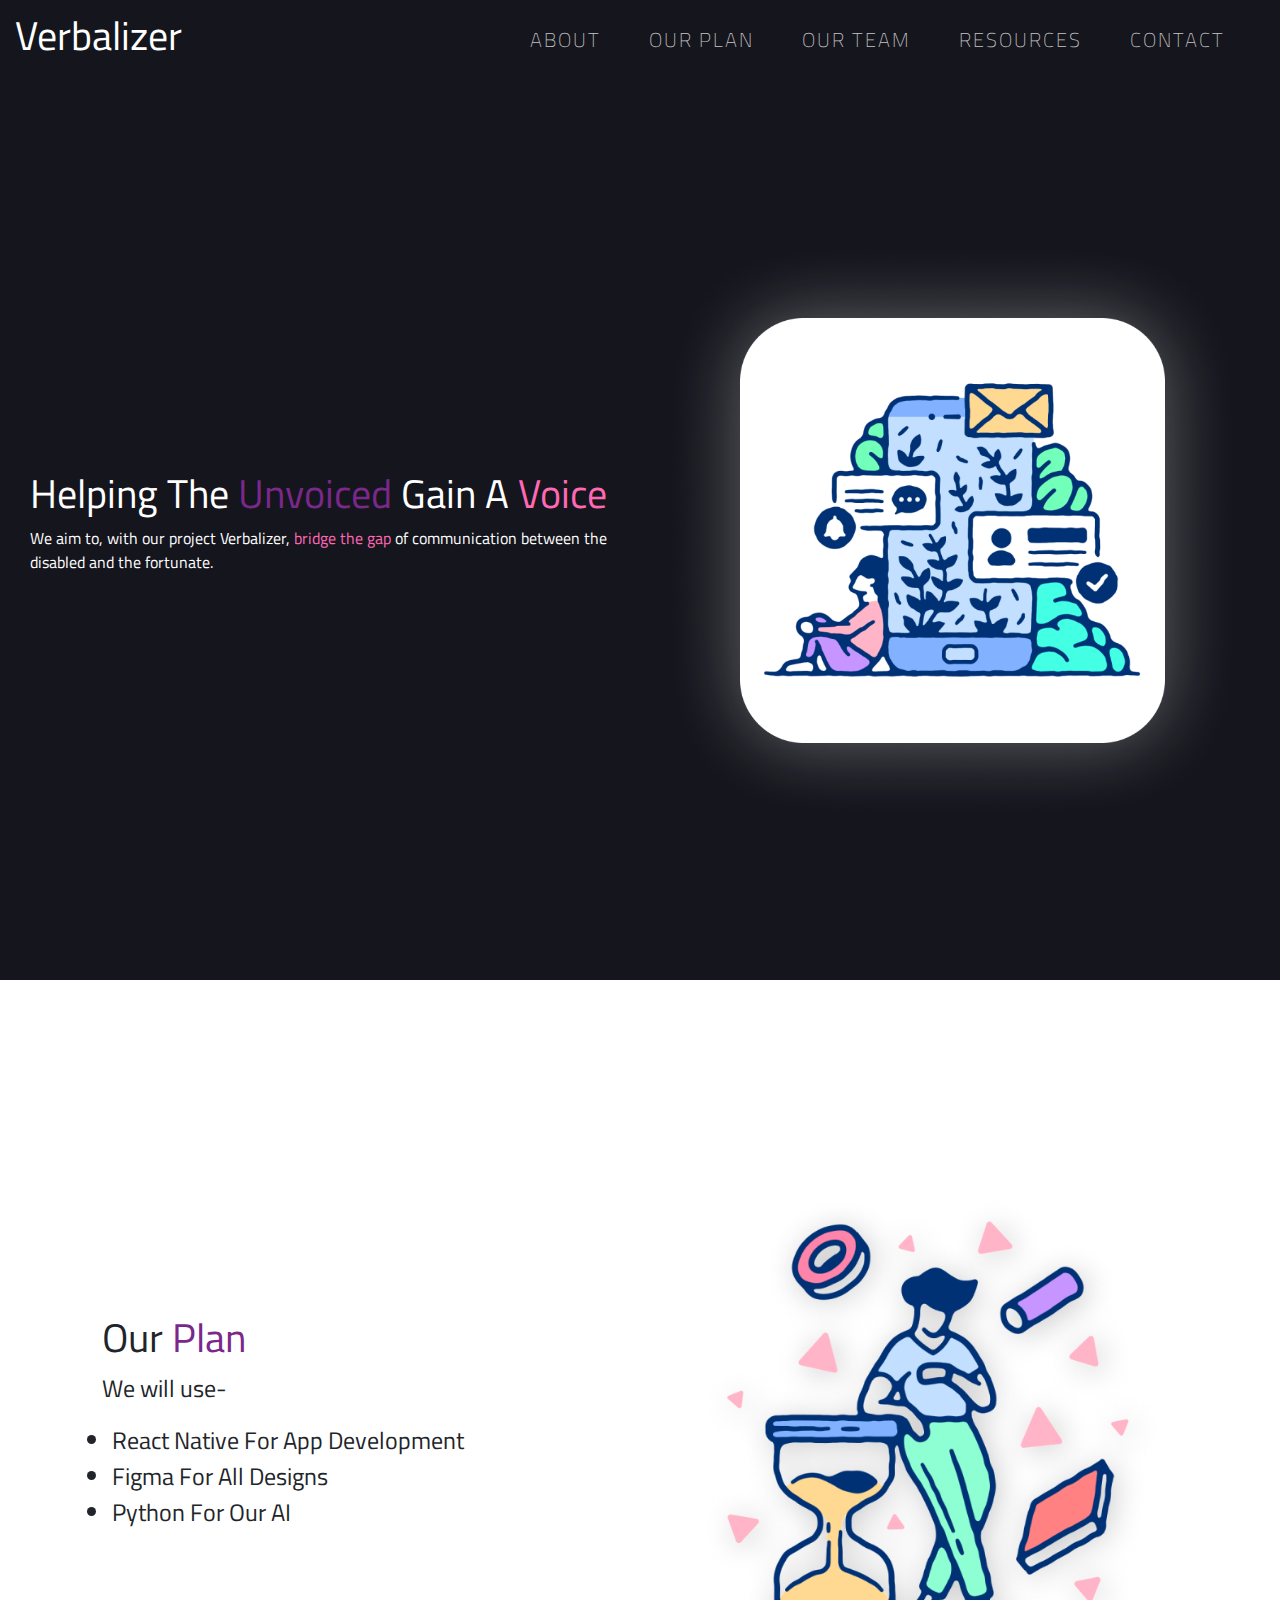
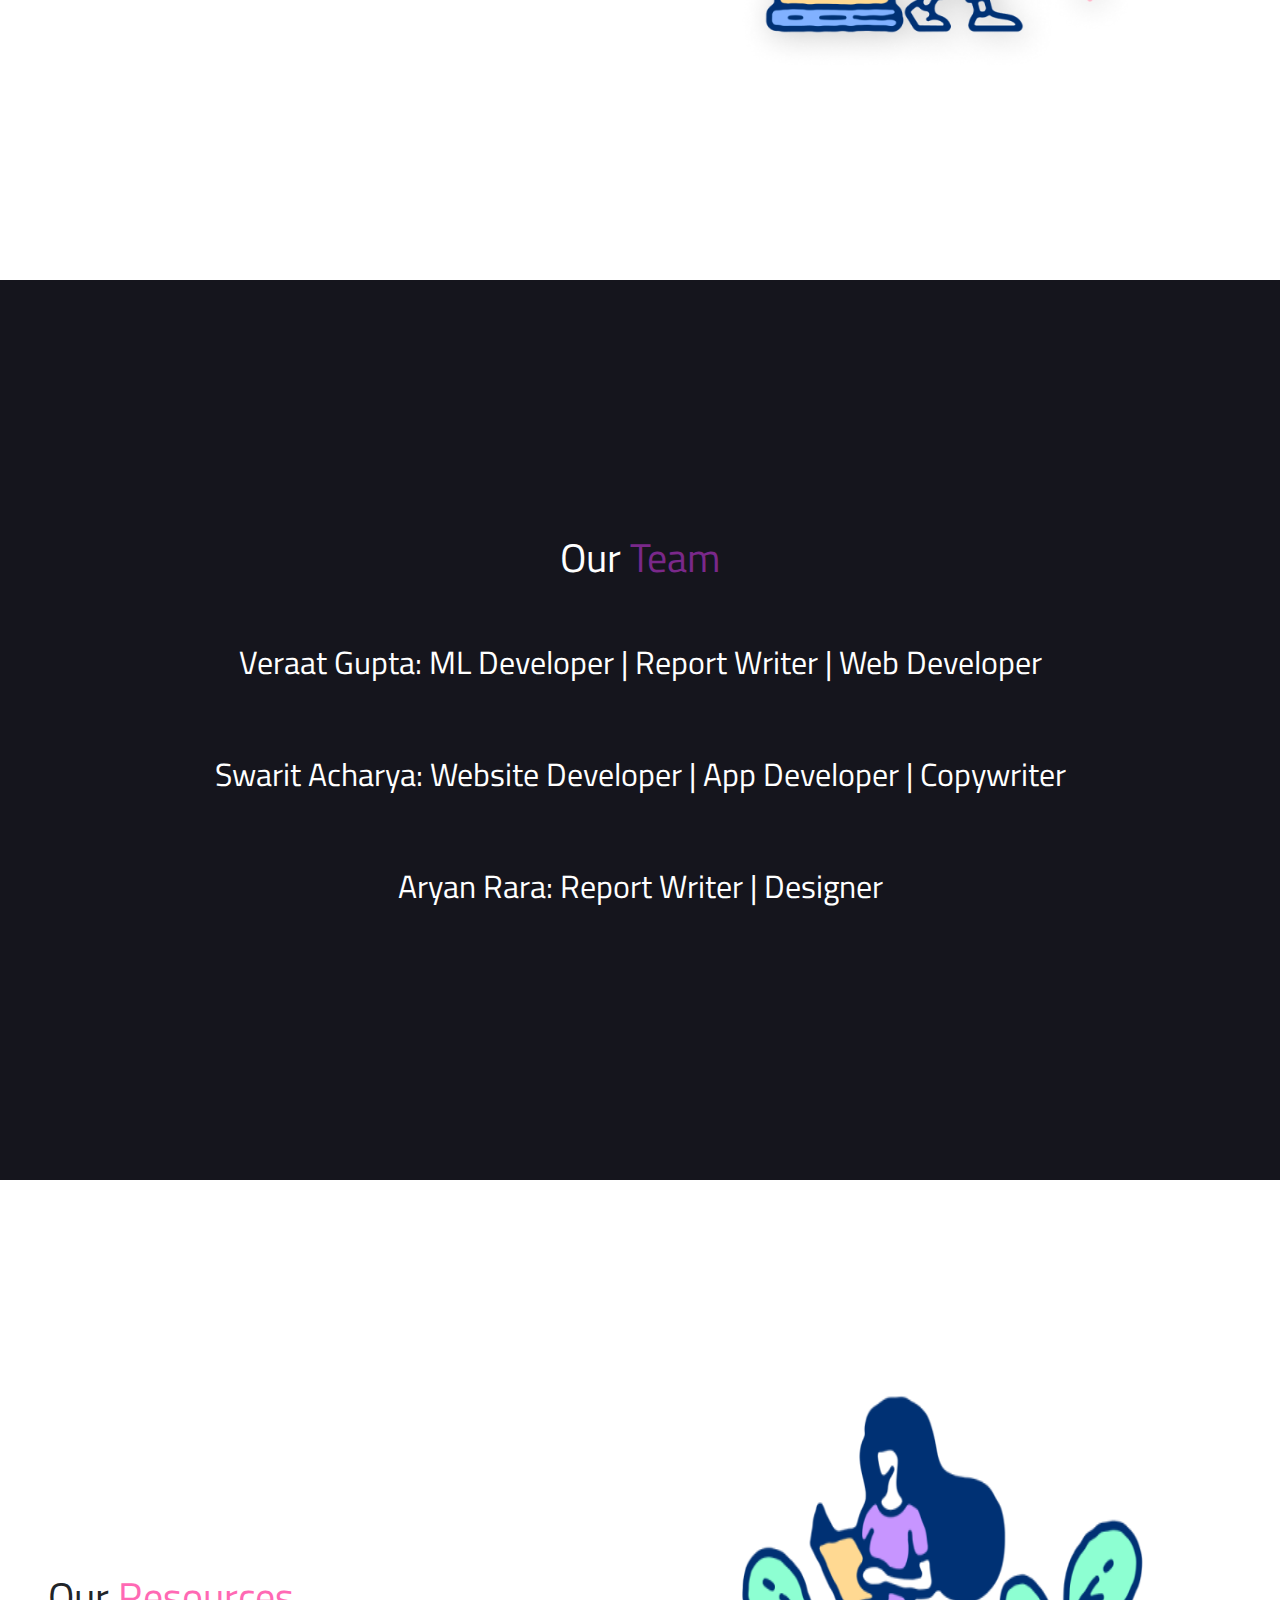
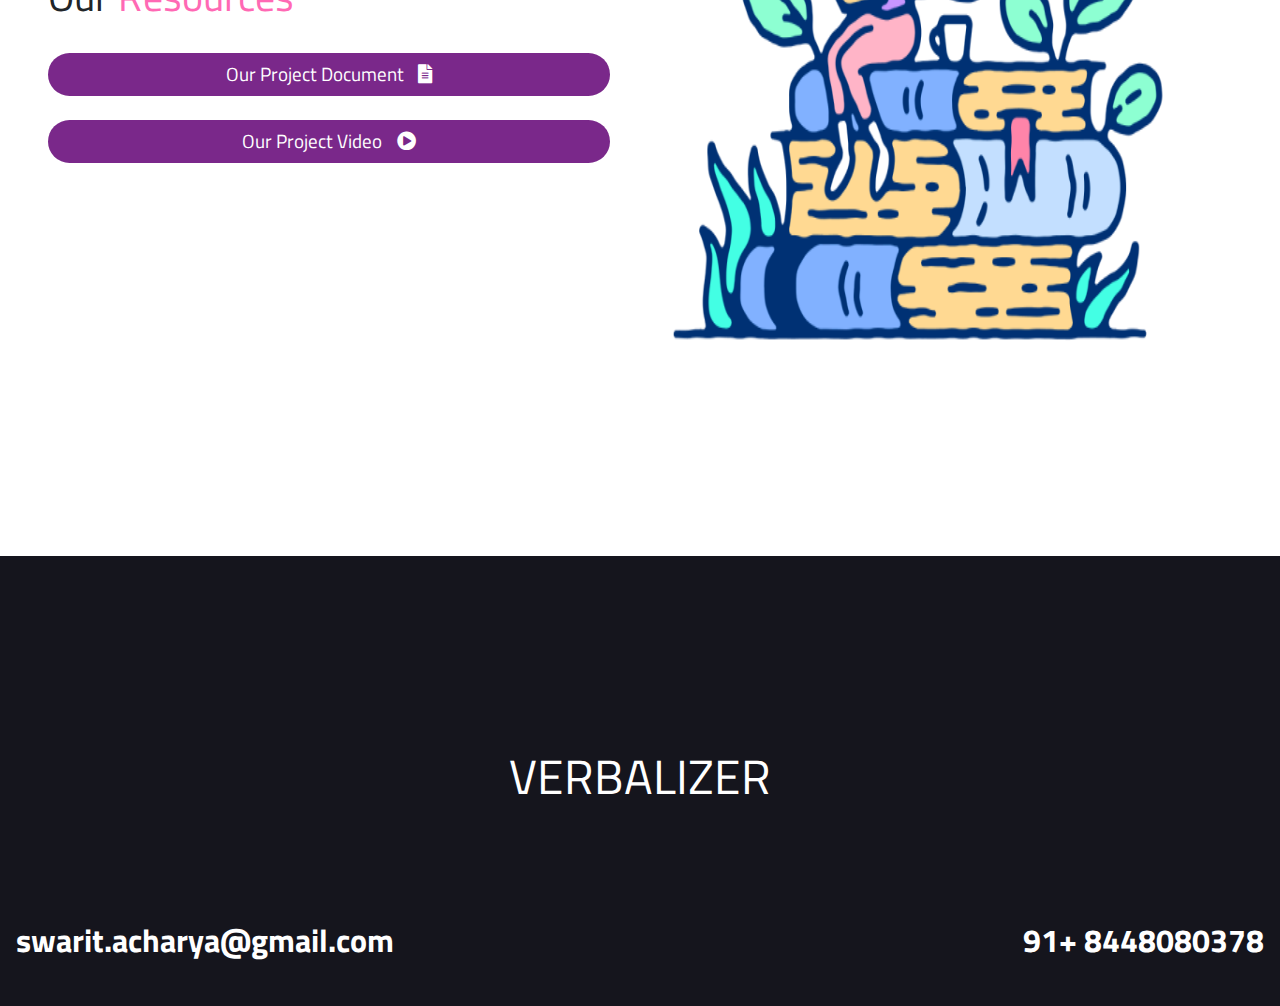
==== index.html @ 34579c85 "init2" ====
<!DOCTYPE html>
<html lang="en">
  <head>
    <meta charset="UTF-8" />
    <meta name="viewport" content="width=device-width, initial-scale=1.0" />
    <title>Verbalizer</title>
    <link rel="stylesheet" href="Navbar.css" />
    <link rel="stylesheet" href="App.css" />
    <link
      rel="stylesheet"
      href="https://maxcdn.bootstrapcdn.com/bootstrap/4.5.0/css/bootstrap.min.css"
    />
    <link
      rel="stylesheet"
      href="https://cdnjs.cloudflare.com/ajax/libs/font-awesome/5.15.4/css/all.min.css"
    />
  </head>
  <body class="" style="height: 100%; width: 100%">
    <div class="container-fluid p-0">
      <header class="container-fluid sticky-top header-nav">
        <div class="row align-items-center">
          <div class="col-md-6 container-fluid m-0">
            <h1>Verbalizer</h1>
          </div>
          <div class="col-md-6 text-right"></div>
        </div>
        <nav class="navbar navbar-expand-md nav">
          <ul class="navbar-nav mr-auto">
            <li class="nav-item">
              <a class="nav-link" href="#about">ABOUT</a>
            </li>
            <li class="nav-item">
              <a class="nav-link" href="#plan">OUR PLAN</a>
            </li>
            <li class="nav-item">
              <a class="nav-link" href="#team">OUR TEAM</a>
            </li>
            <li class="nav-item">
              <a class="nav-link" href="#resources">RESOURCES</a>
            </li>
            <li class="nav-item">
              <a class="nav-link" href="#foot">CONTACT</a>
            </li>
          </ul>
        </nav>
      </header>

      <main class="container-fluid p-0">
        <section
          class="section dark container-fluid d-flex align-items-center"
          id="about"
          style="height: 100vh"
        >
          <div class="row w-100">
            <div class="col-md-6 d-flex flex-column justify-content-center">
              <h1 class="headerText">
                Helping The <span class="purple">Unvoiced</span> Gain A
                <span class="pink">Voice</span>
              </h1>
              <p class="body">
                We aim to, with our project Verbalizer,
                <span class="pink">bridge the gap</span> of communication
                between the disabled and the fortunate.
              </p>
            </div>
            <div
              class="col-md-6 d-flex justify-content-center align-items-center"
            >
              <img src="./Assets/hero.png" alt="Image" class="img-fluid" />
            </div>
          </div>
        </section>

        <section
          class="section container-fluid d-flex align-items-center"
          id="plan"
        >
          <div class="row">
            <div
              class="col-md-6 d-flex flex-column justify-content-center p-5"
              style="font-size: x-large"
            >
              <h1 class="headerText">Our <span class="purple">Plan</span></h1>
              <p class="body">We will use-</p>
              <ul>
                <li class="body" style="margin-left: 10px">
                  React Native For App Development
                </li>
                <li class="body" style="margin-left: 10px">
                  Figma For All Designs
                </li>
                <li class="body" style="margin-left: 10px">
                  Python For Our AI
                </li>
              </ul>
            </div>
            <div
              class="col-md-6 d-flex justify-content-center align-items-center"
            >
              <img src="./Assets/plan.png" alt="Image" class="img-fluid" />
            </div>
          </div>
        </section>

        <section
          class="section dark container-fluid d-flex align-items-center"
          id="team"
          style="height: 100vh"
        >
          <div class="row w-100 justify-content-center">
            <div
              class="col-md-12 d-flex flex-column justify-content-center text-center"
              style="font-size: xx-large"
            >
              <h1 class="headerText">Our <span class="purple">Team</span></h1>
              <br />
              <p class="body1 p2">
                Veraat Gupta: ML Developer | Report Writer | Web Developer
              </p>
              <br />
              <p class="body1 p2">
                Swarit Acharya: Website Developer | App Developer | Copywriter
              </p>
              <br />

              <p class="body1 p2">Aryan Rara: Report Writer | Designer</p>
            </div>
          </div>
        </section>

        <section id="resources">
          <div class="row w-100 p-5">
            <div class="col-md-6 d-flex flex-column justify-content-center">
              <h1 class="headerText">
                Our <span class="pink">Resources</span>
              </h1>
              <br />
              <a
                class="btn rounded-pill"
                style="
                  background-color: #7a288a;
                  color: white;
                  font-size: larger;
                "
                href="./Research_Document.pdf"
                download
              >
                Our Project Document
                <i class="fas fa-file-alt" style="padding-left: 2%"></i>
              </a>

              <br />
              <a
                class="btn rounded-pill"
                style="
                  background-color: #7a288a;
                  color: white;
                  font-size: larger;
                "
                href=""
              >
                Our Project Video
                <i class="fas fa-play-circle" style="padding-left: 2%"></i>
              </a>
            </div>
            <div
              class="col-md-6 d-flex justify-content-center align-items-center"
            >
              <img
                src="./Assets/resources.png"
                alt="Image"
                class="img-fluid"
                style="width: 55rem; height: 55rem"
              />
            </div>
          </div>
        </section>
      </main>
      <div
        class="section1 container-fluid d-flex flex-column justify-content-center align-items-center position-relative"
        id="foot"
        style="color: #fff"
      >
        <h1 class="foot" style="font-size: xxx-large">VERBALIZER</h1>
        <div
          class="contact-info position-absolute w-100 d-flex justify-content-between p-3"
        >
          <p class="body p">swarit.acharya@gmail.com</p>
          <p class="body p">91+ 8448080378</p>
        </div>
      </div>
    </div>
  </body>
</html>
---- Navbar.css ----
@import url("https://fonts.googleapis.com/css2?family=Titillium+Web:wght@300;400;700&display=swap");

* {
    padding: 0;
    margin: 0;
    box-sizing: border-box;
    font-family: "Titillium Web", sans-serif;
}

:root {
    --mainColor: #15151d;
    --body: #25222c;
    --mainColorLight: #6bb8ff;
    --secondaryColor: #fff;
    --textColor: #fff;
}

.header-nav {
    display: flex;
    align-items: center;
    justify-content: space-between;
    height: 80px;
    padding: 2rem 120px;
    width: 100%;
    position: relative;
    background-color: var(--mainColor);
    color: var(--textColor);
}

nav a {
    margin: 0 1rem;
    text-decoration: none;
    transition: all 250ms ease;
    font-weight: 200;
    letter-spacing: 2px;
    color: #c6c6c6;
    font-size: 1.25rem;
}

nav a:hover,
nav a:focus {
    color: var(--textColor);
    letter-spacing: 3px;
    font-size: 1.5rem;
    text-decoration: underline;
}

.header-nav div,
nav {
    display: flex;
    align-items: center;
}




@media only screen and (max-width: 1024px) {


    .header-nav nav {
        position: fixed;
        top: 0;
        left: 0;
        height: 100%;
        width: 100%;
        display: flex;
        flex-direction: column;
        align-items: center;
        justify-content: center;
        gap: 1.5rem;
        background-color: var(--mainColor);
        transform: translateY(-100vh);
        transition: 800ms ease;
    }

    nav a {
        font-size: 1.25rem;
    }
}
---- App.css ----
/* Global Styles */

* {
    /* Reset box model and remove margins and padding */
    box-sizing: border-box;
    margin: 0;
    padding: 0;
}

body {
    /* Set font family, line height, color, and background color */
    font-family: Arial, sans-serif;
    line-height: 1.6;
    color: #333;
    background-color: #f9f9f9;
}

/* Section Styles */

.section {
    /* Set display, alignment, and padding for sections */
    display: flex;
    align-items: center;
    justify-content: center;
    padding: 10px 15px;
    height: 100vh;
    background-color: #fff;
}

.section.dark {
    /* Set dark background color and text color for dark sections */
    background-color: #15151d;
    color: #fff;
}

.section.text {
    /* Set display and gap for text elements */
    display: flex;
    flex-direction: column;
    gap: 10px;
}

.section.headerText {
    /* Set font size, weight, line height, and color for header text */
    font-size: 2.5rem;
    font-weight: 700;
    line-height: 1.45;
    color: #333;
}

.section.body {
    /* Set font size, line height, weight, and color for body text */
    font-size: 5rem;
    line-height: 2;
    font-weight: 400;
    color: #333;
}

.section.body1 {
    /* Set font size, line height, weight, and color for body text with center alignment */
    font-size: 1.5rem;
    text-align: center;
    line-height: 2;
    font-weight: 400;
    color: #fff;
}

.section.image {
    /* Set display for image elements */
    display: flex;
}

.section.image img {
    /* Set width, height, max width, and animation for images */
    width: 100%;
    height: auto;
    max-width: 60rem;
    animation-name: floating;
    animation-duration: 3s;
    animation-iteration-count: infinite;
    animation-timing-function: ease-in-out;
}

/* Section1 Styles */

.section1 {
    /* Set display, alignment, padding, and height for section 1 */
    display: flex;
    align-items: center;
    justify-content: center;
    padding: 10px 15px;
    height: 50vh;
    background-color: #15151d;
    position: relative;
}

.section1.foot {
    /* Set font size, letter spacing, color, and text alignment for footer text */
    font-size: 112px;
    letter-spacing: 0.13em;
    color: #60608f;
    text-align: center;
}

.contact-info {
    /* Set bottom, left, and right positions for contact info */
    bottom: 10px;
    left: 0;
    right: 0;
}

.contact-info.body {
    /* Set font size, color, and weight for contact info text */
    font-size: 1.5rem;
    color: #60608f;
    font-weight: 600;
}

/* Color Scheme */

.pink {
    /* Set pink color */
    color: #ff69b4;
}

.purple {
    /* Set purple color */
    color: #7a288a;
}

/* Animations */

@keyframes floating {

    /* Define floating animation */
    0% {
        transform: translate(0, 0);
    }

    50% {
        transform: translate(0, 10px);
    }

    100% {
        transform: translate(0, 0);
    }
}

/* Media Queries */

@media only screen and (max-width: 1024px) {

    /* Set styles for screens with max width of 1024px */
    .section {
        padding: 10px;
    }

    .section.headerText {
        font-size: 2rem;
    }

    .section.body,
    .section.body1 {
        font-size: 1rem;
    }

    .section.image img {
        max-width: 30rem;
    }

    .section1.foot {
        font-size: 2.5rem;
        color: #333;
    }

    .section1.body {
        font-size: 1.2rem;
    }

}

.container-fluid,
.header-nav,
.navbar,
.nav-item,
.section,
.footer {
    /* Remove borders for these elements */
    border: none !important;
}

/* Button Styles */

.btn {
    /* Set background color, text color, border, and padding for buttons */
    background-color: #7a288a;
    color: #fff;
    border: none;
    border-radius: 10px;
    padding: 5px 15px;
    font-size: 1rem;
    cursor: pointer;
}

.btn:hover {
    /* Set hover styles for buttons */
    background-color: #60608f;
}

.btn-primary {
    /* Set primary button styles */
    background-color: #7a288a;
    border-color: #7a288a;
}

.btn-primary:hover {
    /* Set hover styles for primary buttons */
    background-color: #60608f;
    border-color: #60608f;
}

@media only screen and (max-width: 768px) {

    /* Set styles for screens with max width of 768px */
    .section1.body {
        font-size: 0.8rem;
    }

    .e {
        height: 100%;
    }
}

/* Contact Info Styles */
.contact-info p {
    /* font-size: 1.5rem; */
    /* color: #60608f; */
    font-weight: 600;
}

.p2 {
    font-size: large;
}

@media (min-width: 1025px) {
    .contact-info p {
        font-size: 2rem;
        color: #fff;
        font-weight: 700;

    }

    .p2 {
        font-size: xx-large;
    }
}
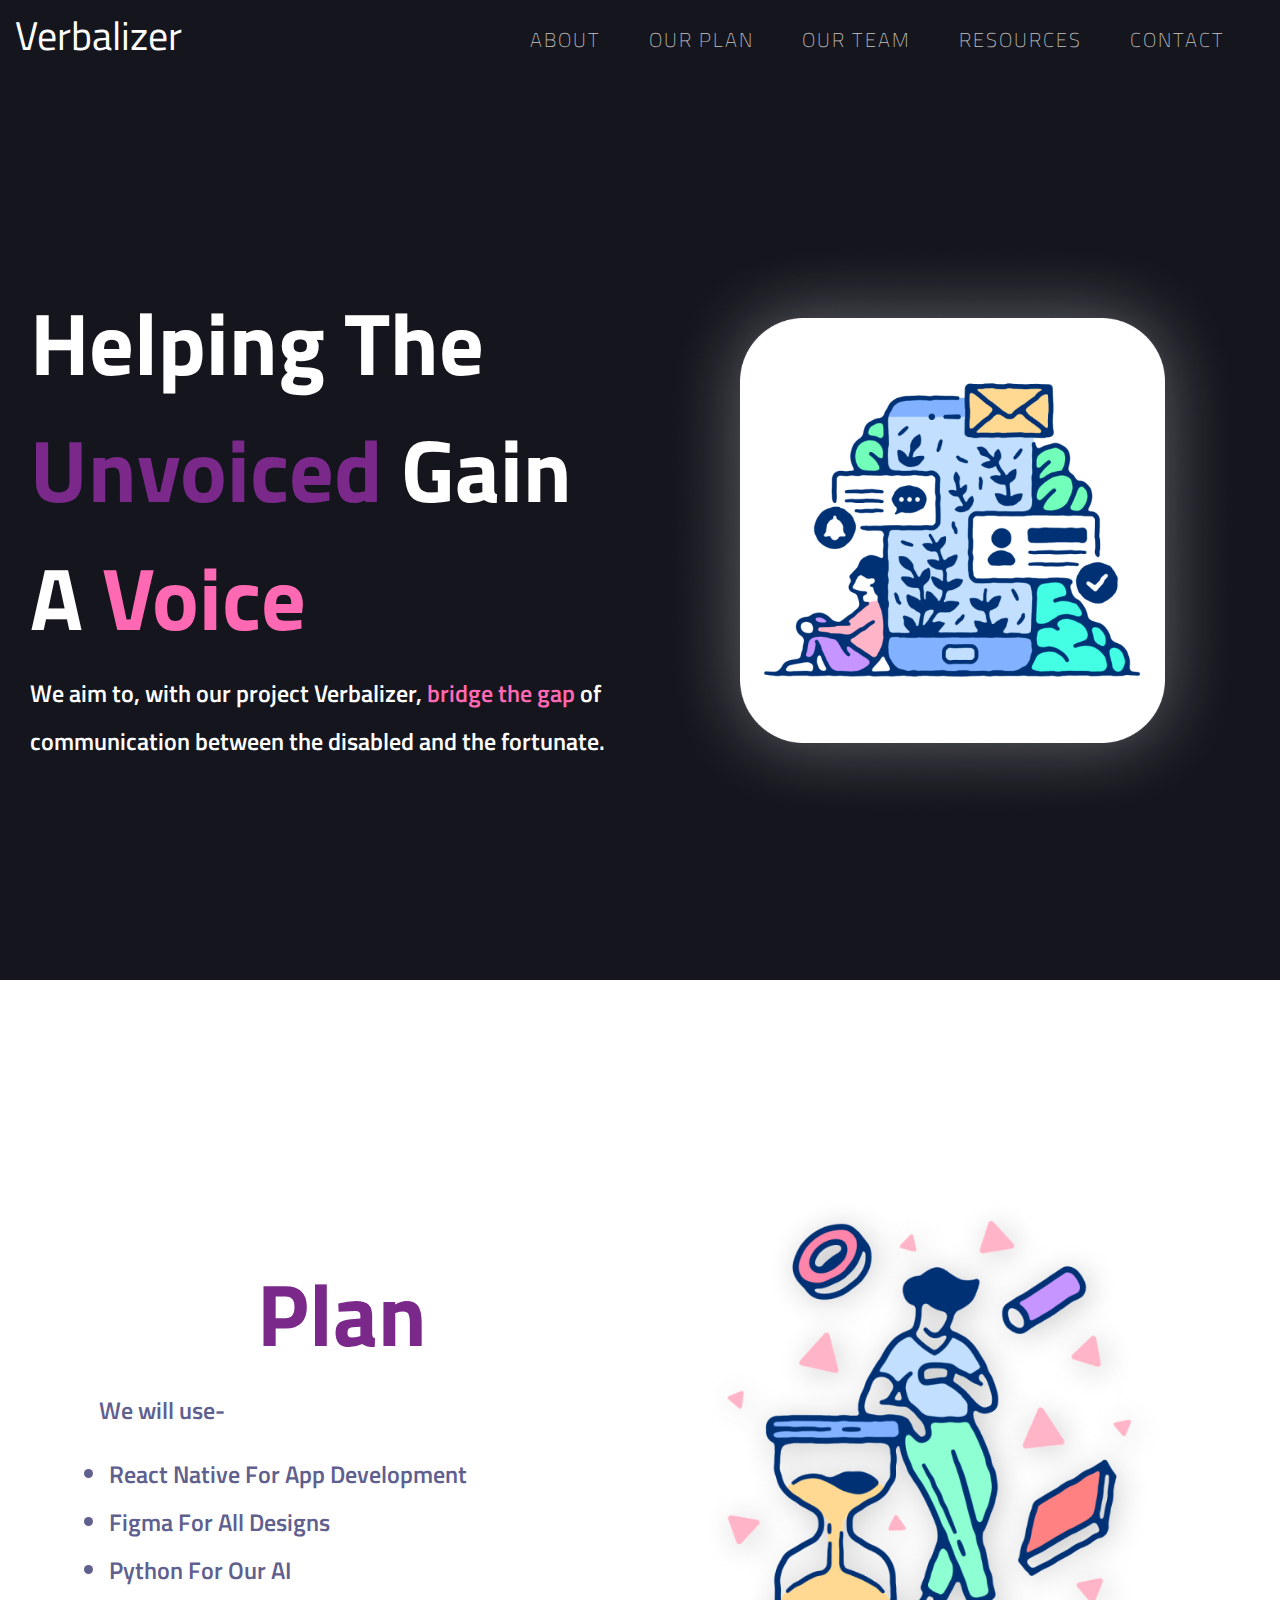
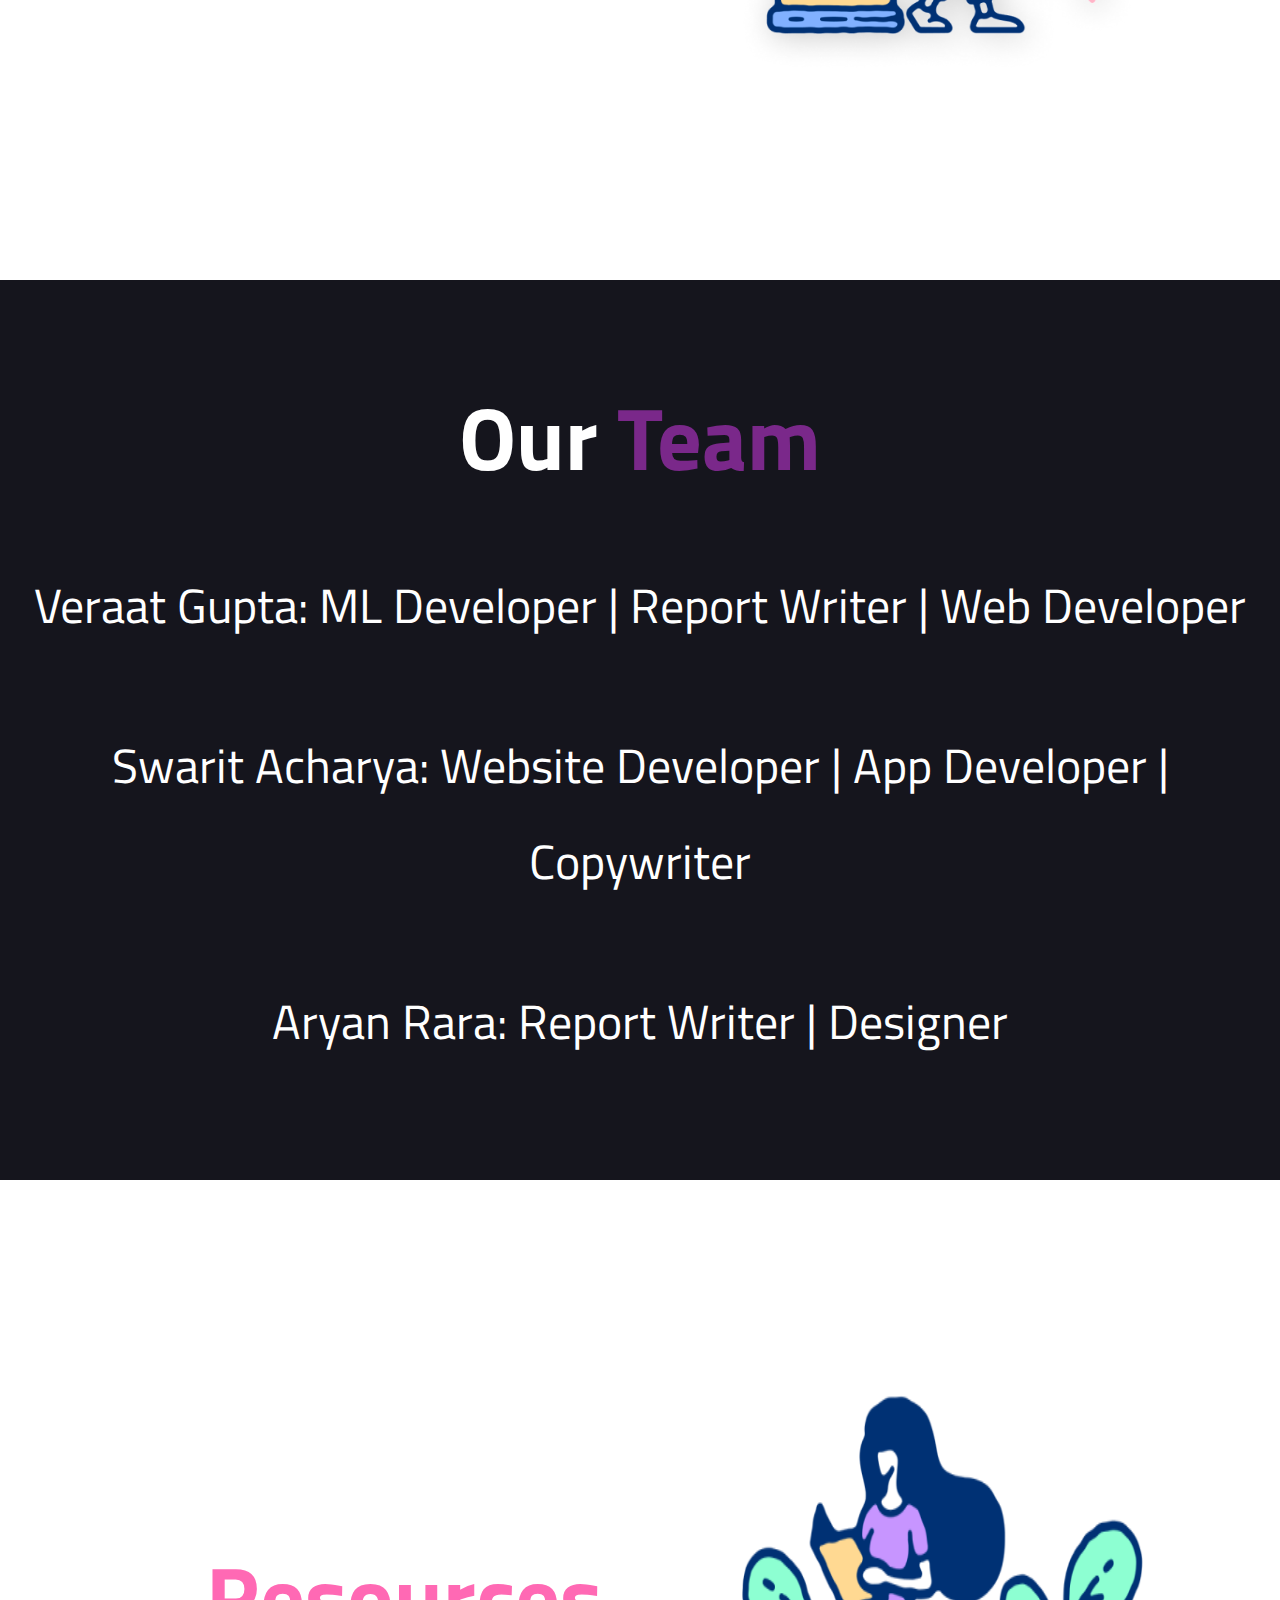
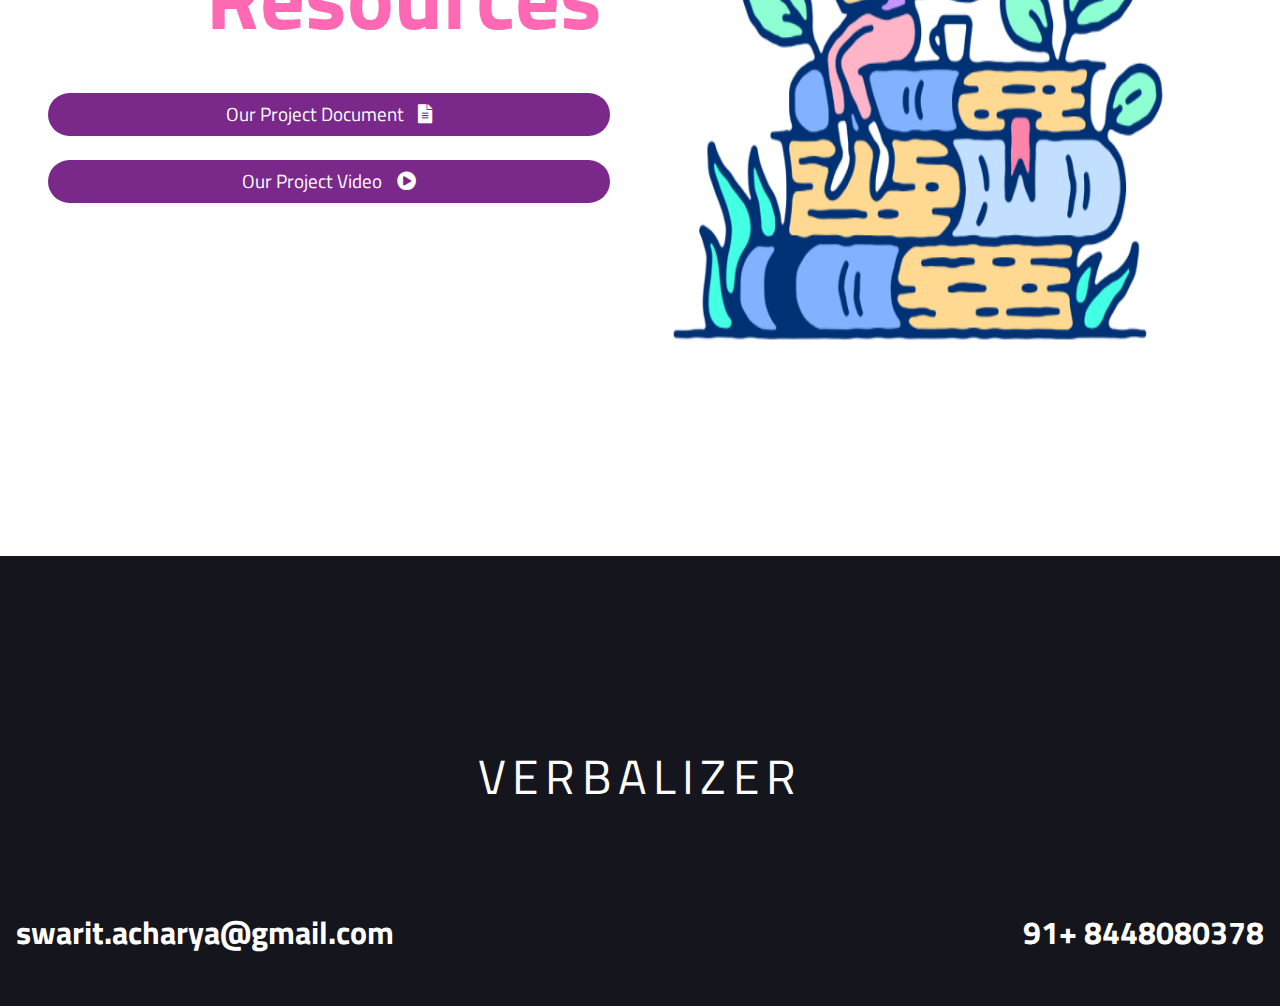
==== commit 72badeca: "Update index.html" ====
--- a/index.html
+++ b/index.html
@@ -57,7 +57,7 @@
                 Helping The <span class="purple">Unvoiced</span> Gain A
                 <span class="pink">Voice</span>
               </h1>
-              <p class="body">
+              <p class="body" style="color: #fff">
                 We aim to, with our project Verbalizer,
                 <span class="pink">bridge the gap</span> of communication
                 between the disabled and the fortunate.
--- a/Navbar.css
+++ b/Navbar.css
@@ -25,6 +25,7 @@
     position: relative;
     background-color: var(--mainColor);
     color: var(--textColor);
+    z-index: 1;
 }
 
 nav a {
--- a/App.css
+++ b/App.css
@@ -33,30 +33,25 @@
     color: #fff;
 }
 
-.section.text {
-    /* Set display and gap for text elements */
-    display: flex;
-    flex-direction: column;
-    gap: 10px;
-}
-
-.section.headerText {
+
+
+.headerText {
     /* Set font size, weight, line height, and color for header text */
-    font-size: 2.5rem;
+    font-size: 5.5rem;
     font-weight: 700;
     line-height: 1.45;
-    color: #333;
-}
-
-.section.body {
+    color: #fff;
+}
+
+.body {
     /* Set font size, line height, weight, and color for body text */
-    font-size: 5rem;
+    font-size: 2.5rem;
     line-height: 2;
     font-weight: 400;
-    color: #333;
-}
-
-.section.body1 {
+    color: #fff;
+}
+
+.body1 {
     /* Set font size, line height, weight, and color for body text with center alignment */
     font-size: 1.5rem;
     text-align: center;
@@ -65,13 +60,9 @@
     color: #fff;
 }
 
-.section.image {
+.image {
     /* Set display for image elements */
     display: flex;
-}
-
-.section.image img {
-    /* Set width, height, max width, and animation for images */
     width: 100%;
     height: auto;
     max-width: 60rem;
@@ -94,12 +85,12 @@
     position: relative;
 }
 
-.section1.foot {
+.foot {
     /* Set font size, letter spacing, color, and text alignment for footer text */
     font-size: 112px;
     letter-spacing: 0.13em;
-    color: #60608f;
     text-align: center;
+    color: #fff;
 }
 
 .contact-info {
@@ -109,7 +100,7 @@
     right: 0;
 }
 
-.contact-info.body {
+.body {
     /* Set font size, color, and weight for contact info text */
     font-size: 1.5rem;
     color: #60608f;
@@ -229,6 +220,14 @@
     .e {
         height: 100%;
     }
+
+    .headerText {
+        font-size: 2.5rem;
+    }
+
+    .body {
+        font-size: 1.5rem;
+    }
 }
 
 /* Contact Info Styles */
@@ -251,6 +250,6 @@
     }
 
     .p2 {
-        font-size: xx-large;
+        font-size: xxx-large;
     }
 }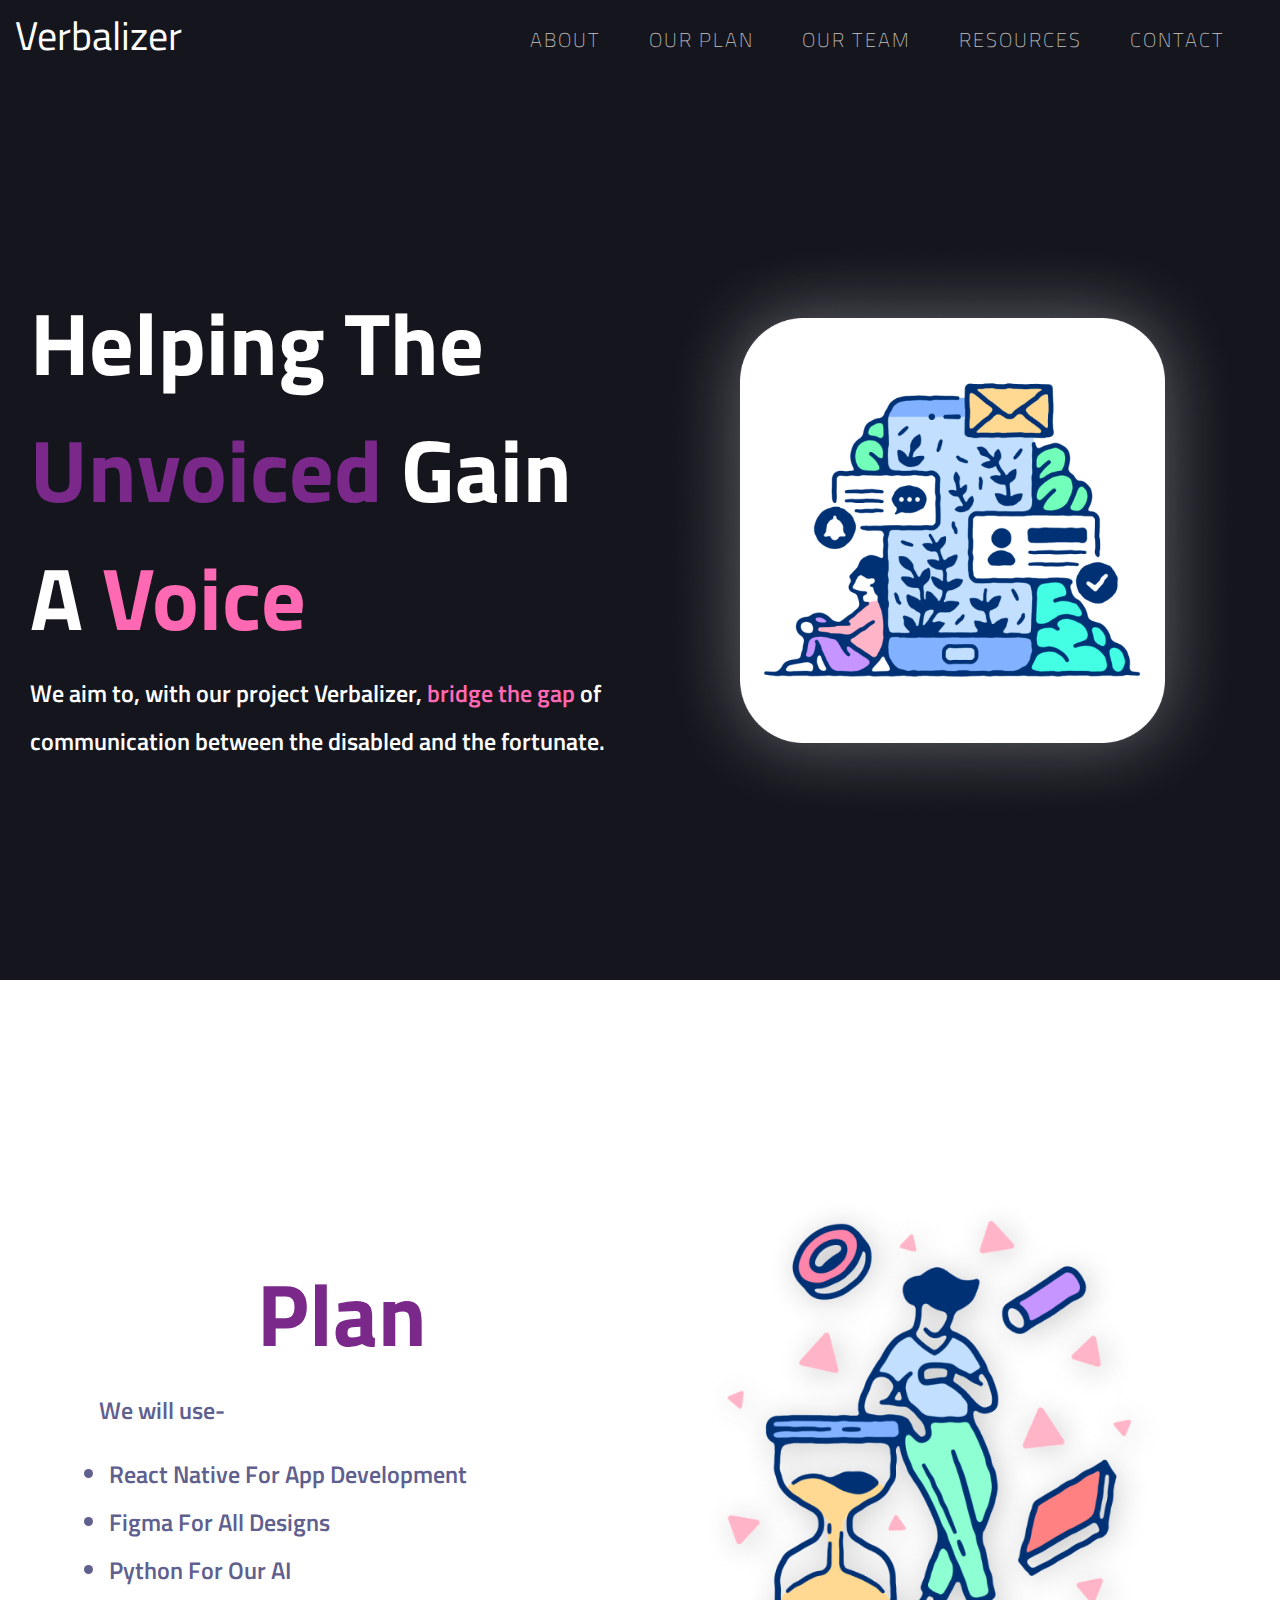
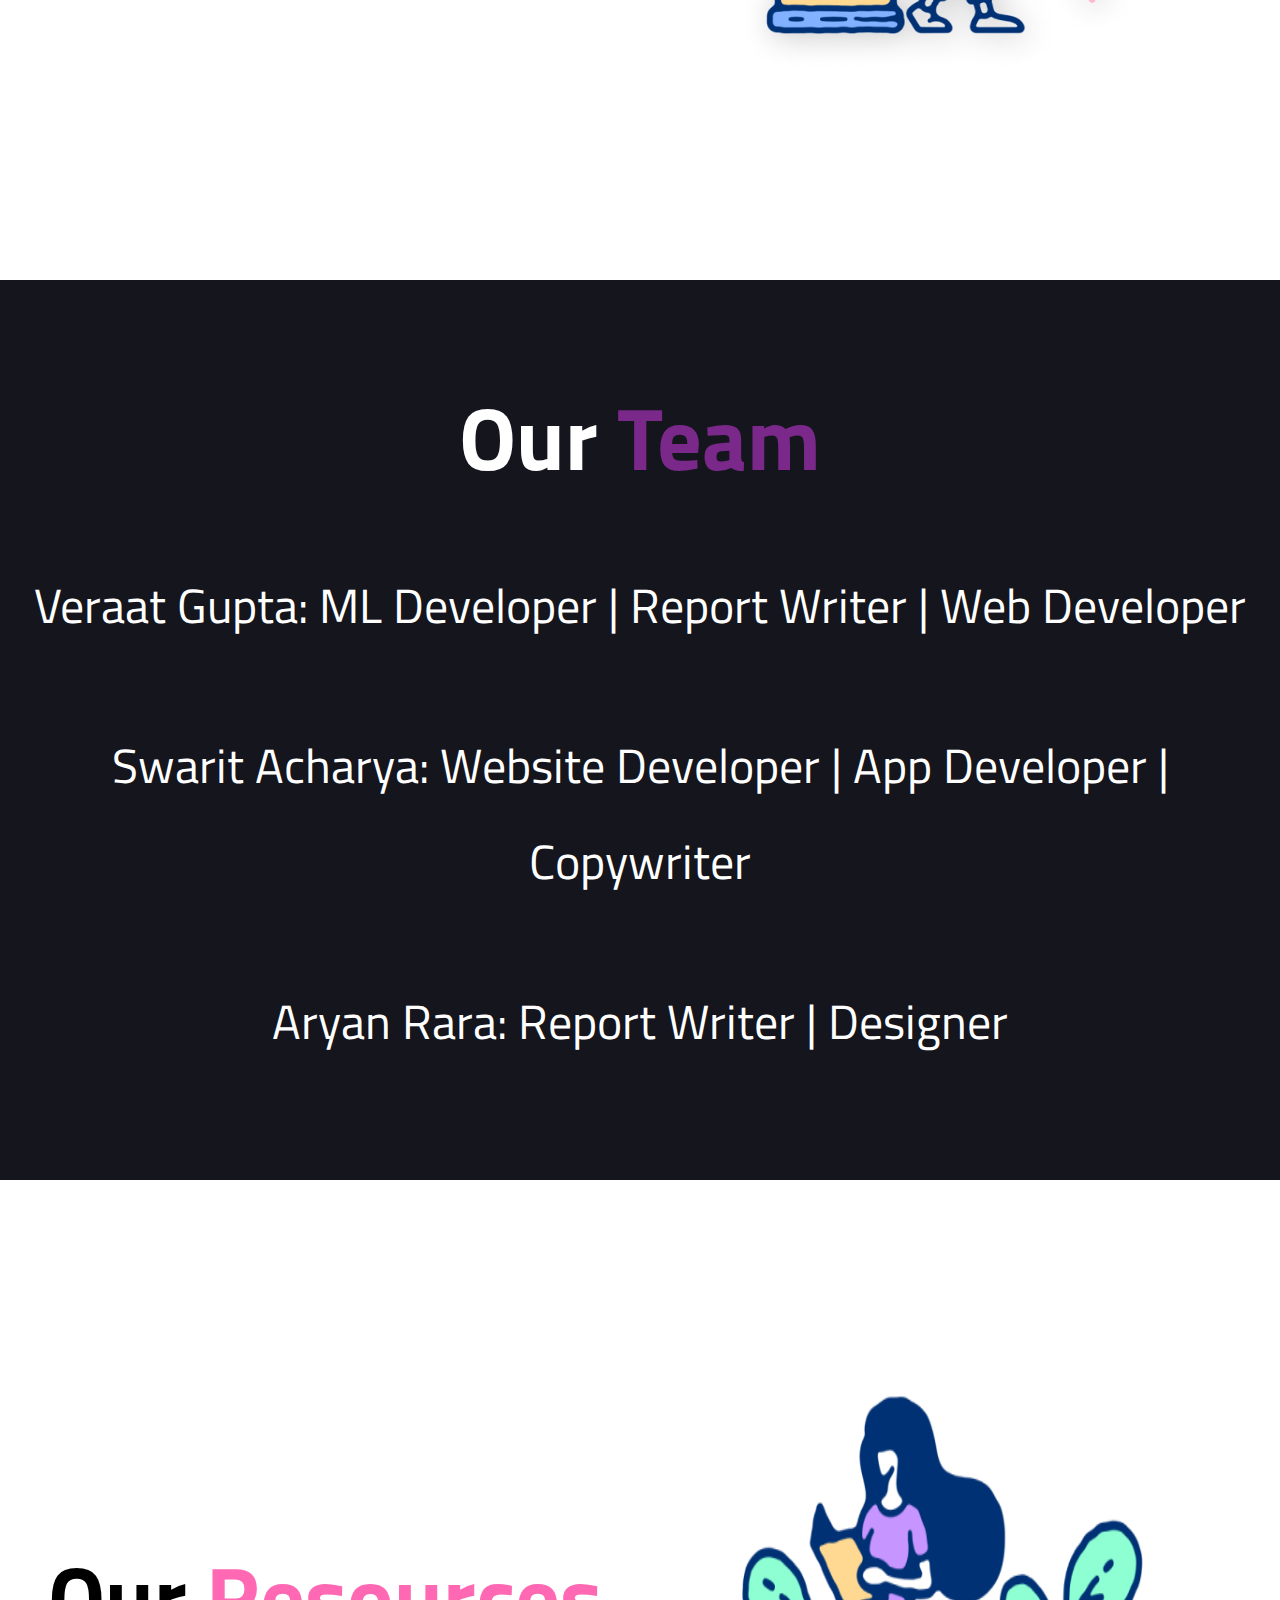
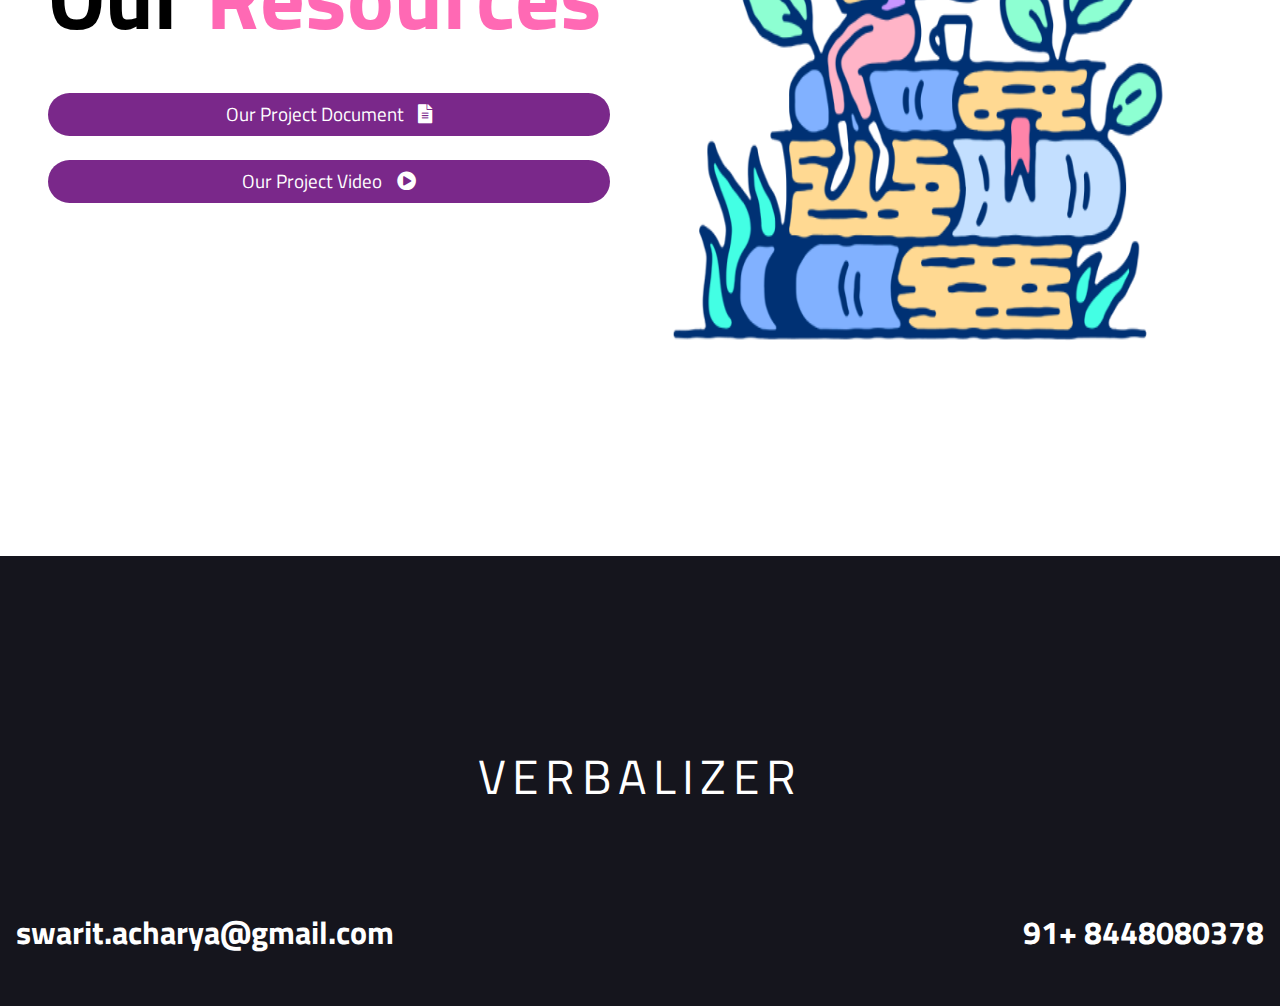
==== commit ca2cb529: "Update index.html" ====
--- a/index.html
+++ b/index.html
@@ -131,7 +131,7 @@
         <section id="resources">
           <div class="row w-100 p-5">
             <div class="col-md-6 d-flex flex-column justify-content-center">
-              <h1 class="headerText">
+              <h1 class="headerText" style="color: black">
                 Our <span class="pink">Resources</span>
               </h1>
               <br />
--- a/App.css
+++ b/App.css
@@ -228,6 +228,10 @@
     .body {
         font-size: 1.5rem;
     }
+    .p {
+        font-size: 1rem;
+        color: #fff;
+    }
 }
 
 /* Contact Info Styles */
@@ -252,4 +256,4 @@
     .p2 {
         font-size: xxx-large;
     }
-}+}
